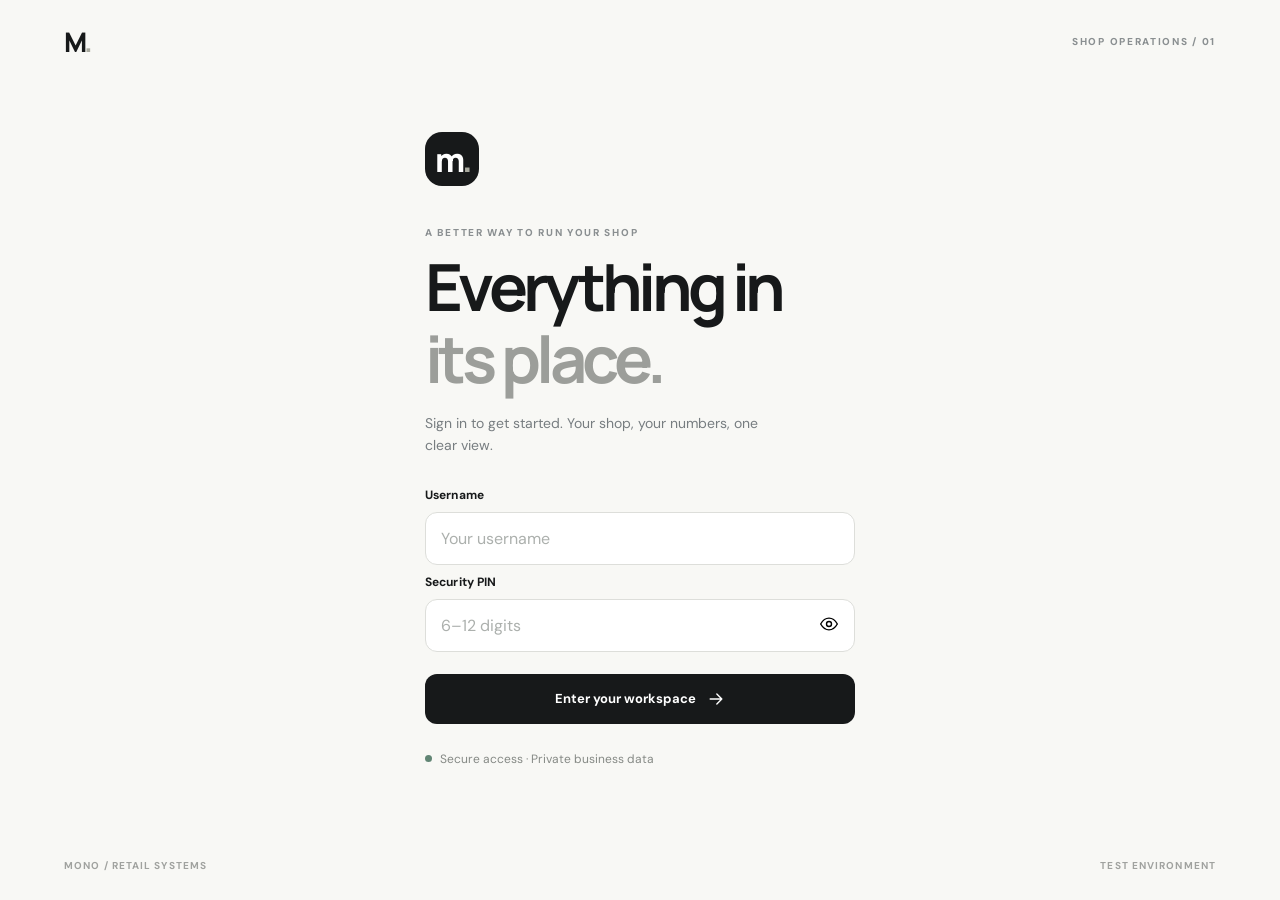
==== index.html @ 0e2f6d67 "Add files via upload" ====
<!doctype html>
<html lang="en">
<head>
  <meta charset="utf-8">
  <meta name="viewport" content="width=device-width,initial-scale=1,viewport-fit=cover">
  <meta name="theme-color" content="#111315">
  <meta name="color-scheme" content="light">
  <meta name="description" content="A quiet, capable shop management application">
  <title>MONO — Shop management</title>
  <link rel="stylesheet" href="styles.css">
  <script defer src="config.js"></script>
  <script defer src="app.js"></script>
</head>
<body>
  <div id="app" class="app-root">
    <section class="login-screen" id="loginScreen" aria-labelledby="loginTitle">
      <div class="login-top"><span class="brand-mark">M<span class="brand-dot">.</span></span><span class="eyebrow">SHOP OPERATIONS / 01</span></div>
      <main class="login-wrap">
        <div class="login-symbol" aria-hidden="true"><span>m<span class="brand-dot">.</span></span></div>
        <div class="eyebrow login-kicker">A BETTER WAY TO RUN YOUR SHOP</div>
        <h1 id="loginTitle">Everything in<br><em>its place.</em></h1>
        <p class="muted login-copy">Sign in to get started. Your shop, your numbers, one clear view.</p>
        <form id="loginForm" class="login-form" autocomplete="on">
          <label for="username">Username</label><input id="username" name="username" autocomplete="username" required placeholder="Your username" maxlength="30" spellcheck="false">
          <label for="pin">Security PIN</label><div class="pin-wrap"><input id="pin" name="pin" type="password" inputmode="numeric" pattern="[0-9]{6,12}" minlength="6" maxlength="12" autocomplete="current-password" required placeholder="6–12 digits"><button type="button" id="togglePin" class="icon-btn" aria-label="Show PIN" aria-pressed="false"><svg class="icon"><use href="#i-eye"></use></svg></button></div>
          <p role="alert" class="field-error" id="loginError" hidden></p>
          <button class="btn btn-dark btn-full" id="loginButton" type="submit">Enter your workspace <svg class="icon"><use href="#i-arrow"></use></svg></button>
        </form>
        <div class="login-foot"><span class="status-dot"></span> Secure access · Private business data</div>
      </main>
      <div class="login-bottom"><span>MONO / RETAIL SYSTEMS</span><span id="environmentLabel">TEST ENVIRONMENT</span></div>
    </section>
    <section id="workspace" class="workspace" hidden>
      <header class="topbar"><div class="topbar-brand"><span class="brand-mark">M<span class="brand-dot">.</span></span><span class="topbar-rule"></span><span class="topbar-caption">SHOP SYSTEM</span></div><div class="topbar-right"><span class="env-tag" id="envTag">TEST</span><button class="user-circle" id="accountButton" type="button" aria-label="Account menu"><svg class="icon"><use href="#i-user"></use></svg></button></div></header>
      <main id="mainContent" class="main-content" tabindex="-1" aria-live="off"></main>
      <nav class="bottom-nav" aria-label="Main navigation">
        <button data-nav="home" type="button" class="nav-link active"><svg class="icon"><use href="#i-home"></use></svg><span>Home</span></button>
        <button data-nav="sell" type="button" class="nav-link"><svg class="icon"><use href="#i-bag"></use></svg><span>Sell</span></button>
        <button data-nav="stock" type="button" class="nav-link"><svg class="icon"><use href="#i-box"></use></svg><span>Stock</span></button>
        <button data-nav="activity" type="button" class="nav-link"><svg class="icon"><use href="#i-clock"></use></svg><span>Activity</span></button>
      </nav>
    </section>
    <div id="toast" class="toast" role="status" aria-live="polite" hidden></div>
    <div id="overlay" class="overlay" hidden><div id="dialog" class="dialog" role="dialog" aria-modal="true" aria-label="Action details"></div></div>
  </div>
  <svg xmlns="http://www.w3.org/2000/svg" style="display:none" aria-hidden="true"><defs>
    <symbol id="i-arrow" viewBox="0 0 24 24"><path d="M5 12h14m-6-6 6 6-6 6"/></symbol>
    <symbol id="i-plus" viewBox="0 0 24 24"><path d="M12 5v14M5 12h14"/></symbol>
    <symbol id="i-minus" viewBox="0 0 24 24"><path d="M5 12h14"/></symbol>
    <symbol id="i-home" viewBox="0 0 24 24"><path d="m3 10 9-7 9 7v10H3zM9 20v-7h6v7"/></symbol>
    <symbol id="i-bag" viewBox="0 0 24 24"><path d="M4 8h16l-1 13H5L4 8Zm5 0V6a3 3 0 0 1 6 0v2"/></symbol>
    <symbol id="i-box" viewBox="0 0 24 24"><path d="m12 2 9 5-9 5-9-5 9-5ZM3 7v10l9 5 9-5V7M12 12v10"/></symbol>
    <symbol id="i-clock" viewBox="0 0 24 24"><circle cx="12" cy="12" r="9"/><path d="M12 6v6l4 2"/></symbol>
    <symbol id="i-user" viewBox="0 0 24 24"><circle cx="12" cy="8" r="4"/><path d="M4 21a8 8 0 0 1 16 0"/></symbol>
    <symbol id="i-eye" viewBox="0 0 24 24"><path d="M2 12s4-7 10-7 10 7 10 7-4 7-10 7S2 12 2 12Z"/><circle cx="12" cy="12" r="3"/></symbol>
    <symbol id="i-search" viewBox="0 0 24 24"><circle cx="10.5" cy="10.5" r="6.5"/><path d="m16 16 5 5"/></symbol>
    <symbol id="i-chevron" viewBox="0 0 24 24"><path d="m9 5 7 7-7 7"/></symbol>
    <symbol id="i-x" viewBox="0 0 24 24"><path d="M5 5 19 19M19 5 5 19"/></symbol>
    <symbol id="i-check" viewBox="0 0 24 24"><path d="m5 12 5 5L20 7"/></symbol>
    <symbol id="i-alert" viewBox="0 0 24 24"><path d="m12 3 10 18H2L12 3ZM12 9v5m0 3v.5"/></symbol>
    <symbol id="i-refresh" viewBox="0 0 24 24"><path d="M20 6v5h-5M4 18v-5h5M6 9a8 8 0 0 1 14-1M18 15A8 8 0 0 1 4 16"/></symbol>
    <symbol id="i-lock" viewBox="0 0 24 24"><rect x="4" y="10" width="16" height="11" rx="2"/><path d="M8 10V7a4 4 0 0 1 8 0v3"/></symbol>
    <symbol id="i-log-out" viewBox="0 0 24 24"><path d="M10 4H4v16h6M14 7l5 5-5 5m5-5H9"/></symbol>
  </defs></svg>
</body></html>
---- styles.css ----
@import url('https://fonts.googleapis.com/css2?family=DM+Sans:wght@400;500;600;700&family=Manrope:wght@400;500;600;700;800&display=swap');
:root{--ink:#17191a;--muted:#777d80;--paper:#f7f7f4;--white:#fff;--line:#e9eae6;--dark:#141617;--soft:#eeefeb;--good:#256649;--warn:#9b6819;--bad:#a13f3d;--radius:17px;font-family:'DM Sans',system-ui,-apple-system,sans-serif;color:var(--ink);background:var(--paper);font-synthesis:none}*{box-sizing:border-box}body{margin:0;min-width:320px}button,input,select,textarea{font:inherit}button{cursor:pointer}button:disabled{opacity:.53;cursor:not-allowed}button,input,select,textarea{outline-offset:3px}button:focus-visible,input:focus-visible,select:focus-visible,textarea:focus-visible{outline:2px solid #3c6159}h1,h2,h3,p{margin:0}h1,h2,h3,.brand-mark,.balance-large{font-family:Manrope,system-ui,sans-serif}svg.icon{width:20px;height:20px;stroke:currentColor;fill:none;stroke-width:1.65;stroke-linecap:round;stroke-linejoin:round;flex-shrink:0}p{line-height:1.55}.muted{color:var(--muted)}.eyebrow{font-size:10px;font-weight:800;letter-spacing:.17em;color:#8a8f91}.app-root{min-height:100svh}.login-screen{min-height:100svh;background:#f8f8f5;display:flex;flex-direction:column;padding:28px clamp(22px,5vw,64px)}.login-top,.login-bottom{display:flex;align-items:center;justify-content:space-between;gap:20px}.brand-mark{font-size:27px;line-height:1;font-weight:800;letter-spacing:-.13em}.brand-dot{color:#a9aa9f}.login-wrap{width:min(100%,430px);margin:auto;padding:50px 0 65px}.login-symbol{width:54px;height:54px;background:var(--ink);color:white;border-radius:17px;display:grid;place-items:center;margin-bottom:40px;font:800 33px Manrope;letter-spacing:-.12em}.login-kicker{margin-bottom:12px}.login-wrap h1{font-size:clamp(42px,9vw,65px);line-height:1.11;letter-spacing:-.07em;font-weight:700}.login-wrap h1 em{font-style:normal;color:#9c9e9a}.login-copy{max-width:355px;margin:18px 0 30px;font-size:14px}.login-form{display:grid;gap:9px}.login-form label,.field label{font-size:12px;font-weight:700;letter-spacing:.01em}.login-form input,.field input,.field select,.field textarea{width:100%;border:1px solid #dddeda;background:white;border-radius:12px;padding:15px;color:var(--ink);min-height:51px}.login-form input::placeholder,.field input::placeholder{color:#acb0ad}.pin-wrap{position:relative}.pin-wrap input{padding-right:53px}.icon-btn{border:0;background:none;padding:12px;display:grid;place-items:center}.pin-wrap .icon-btn{position:absolute;right:4px;top:3px}.field-error,.error-text{color:var(--bad);font-size:13px}.btn{border:1px solid transparent;display:inline-flex;align-items:center;justify-content:center;gap:10px;padding:14px 17px;min-height:48px;border-radius:12px;font-weight:700;font-size:13px;transition:transform .16s,background .16s}.btn:active:not(:disabled){transform:scale(.985)}.btn-dark{background:#17191a;color:white}.btn-dark:hover:not(:disabled){background:#2d3030}.btn-light{background:#f0f1ed;color:var(--ink)}.btn-quiet{background:white;border-color:#e6e7e4;color:var(--ink)}.btn-full{width:100%}.login-form .btn{margin-top:13px}.login-foot{margin-top:27px;font-size:12px;color:#858985;display:flex;align-items:center;gap:8px}.status-dot{width:7px;height:7px;border-radius:50%;background:#618574}.login-bottom{font-size:10px;font-weight:700;color:#a0a29f;letter-spacing:.11em}.workspace{min-height:100svh;max-width:1260px;margin:auto}.topbar{display:flex;align-items:center;justify-content:space-between;height:78px;padding:0 clamp(22px,4vw,52px);border-bottom:1px solid var(--line)}.topbar-brand,.topbar-right{display:flex;align-items:center;gap:17px}.topbar-rule{height:21px;width:1px;background:#d5d8d3}.topbar-caption{font-size:10px;font-weight:800;letter-spacing:.15em;color:#969a99}.env-tag{font-size:10px;border:1px solid #dedfd9;border-radius:6px;padding:6px 8px;color:#686e6c;font-weight:800;letter-spacing:.06em}.user-circle{height:35px;width:35px;border-radius:50%;background:#eaece8;border:0;display:grid;place-items:center}.user-circle .icon{width:17px;height:17px}.main-content{padding:39px clamp(20px,4vw,52px) 125px;min-height:calc(100svh - 78px)}.bottom-nav{position:fixed;z-index:10;bottom:0;left:0;right:0;height:calc(72px + env(safe-area-inset-bottom));padding:8px max(12px,calc((100vw - 600px)/2)) env(safe-area-inset-bottom);display:flex;align-items:center;justify-content:space-around;background:rgba(252,252,250,.96);border-top:1px solid #eceeea;backdrop-filter:blur(14px)}.nav-link{display:flex;flex:1;min-width:0;flex-direction:column;align-items:center;justify-content:center;gap:5px;min-height:54px;color:#8c9090;background:none;border:0;font-size:10px;font-weight:700}.nav-link.active{color:#17191a}.nav-link.active .icon{stroke-width:2.35}.page-head{display:flex;justify-content:space-between;align-items:flex-start;gap:18px;margin-bottom:30px}.page-head h1{font-size:clamp(31px,5vw,48px);letter-spacing:-.055em;line-height:1.18;font-weight:700;margin-top:7px}.page-sub{color:var(--muted);font-size:13px;margin-top:10px}.section-heading{display:flex;justify-content:space-between;align-items:center;margin:30px 0 15px}.section-heading h2{font:700 15px Manrope;letter-spacing:-.025em}.text-button{background:none;border:0;padding:9px 0;font-size:12px;font-weight:700;color:#686f6c}.hero{border-radius:21px;background:#191b1c;color:white;padding:27px;display:grid;grid-template-columns:1fr auto;gap:22px;align-items:end;min-height:210px;overflow:hidden;position:relative}.hero:after{content:'';position:absolute;width:240px;height:240px;border:1px solid #393d3a;transform:rotate(32deg);border-radius:55px;right:-90px;top:-130px;pointer-events:none}.hero .eyebrow{color:#a6aba7}.hero h2{font:700 clamp(23px,5vw,38px) Manrope;letter-spacing:-.055em;margin:16px 0 11px}.hero p{max-width:260px;color:#adb2ae;font-size:12px}.hero .btn{position:relative;z-index:1;background:#f6f7f2;color:#17191a;white-space:nowrap}.stats{display:grid;grid-template-columns:repeat(3,minmax(0,1fr));gap:1px;background:#e3e5df;border:1px solid #e3e5df;border-radius:16px;overflow:hidden}.stat{background:white;padding:20px;min-width:0}.stat-label{font-size:11px;color:#737a78;margin-bottom:9px}.stat-value{font:700 clamp(17px,3vw,26px) Manrope;letter-spacing:-.045em;overflow-wrap:anywhere}.stat-note{font-size:11px;color:#7f8582;margin-top:7px}.list-panel{background:#fff;border:1px solid #e9eae5;border-radius:17px;overflow:hidden}.line-item{display:flex;gap:12px;align-items:center;justify-content:space-between;min-height:72px;padding:15px 18px;border-bottom:1px solid #f0f0ed}.line-item:last-child{border-bottom:0}.item-icon{height:38px;width:38px;border-radius:12px;display:grid;place-items:center;background:#f1f2ee;color:#59615f;flex-shrink:0}.item-title{font-weight:700;font-size:13px}.item-desc{font-size:11px;color:#838985;margin-top:5px}.item-right{text-align:right}.item-right strong{font:700 13px Manrope}.subtle-tag{display:inline-flex;align-items:center;font-size:10px;font-weight:700;padding:5px 7px;background:#edf2eb;color:#40664e;border-radius:6px}.subtle-tag.low{background:#fbf2e4;color:#94691f}.search-box{display:flex;align-items:center;gap:11px;border:1px solid #e1e3de;border-radius:13px;background:white;padding:0 16px;min-height:50px}.search-box input{outline:none;border:0;min-width:0;width:100%;height:48px;background:transparent}.search-box .icon{color:#858a86}.tool-row{display:flex;gap:10px;align-items:center;justify-content:space-between;margin-bottom:18px}.screen-grid{display:grid;grid-template-columns:minmax(0,1fr) 320px;gap:24px;align-items:start}.cart-panel{background:white;border:1px solid var(--line);border-radius:17px;padding:20px;position:sticky;top:24px}.cart-top{display:flex;justify-content:space-between;align-items:center}.cart-top h2{font:700 16px Manrope}.cart-items{margin:21px 0}.cart-row{display:flex;justify-content:space-between;align-items:center;gap:10px;padding:13px 0;border-bottom:1px solid #edeeea}.qty-control{display:flex;align-items:center;gap:10px;margin-top:8px}.qty-control button{width:29px;height:29px;background:#f1f2ed;border:0;border-radius:8px;display:grid;place-items:center}.qty-control svg{width:14px;height:14px}.totals-row{display:flex;align-items:center;justify-content:space-between;padding:16px 0}.total-amount{font:800 25px Manrope;letter-spacing:-.05em}.divider{height:1px;background:var(--line)}.field{display:grid;gap:7px;margin-bottom:14px}.field-help{color:#8a8e8a;font-size:11px}.field textarea{resize:vertical;min-height:85px}.payment-grid{display:grid;grid-template-columns:repeat(3,1fr);gap:8px;margin-top:11px}.payment-option{padding:11px 5px;border:1px solid #e2e4df;background:white;border-radius:10px;font-size:12px;font-weight:700}.payment-option.selected{color:white;border-color:#242728;background:#242728}.payment-grid .payment-option:disabled{display:none}.payment-split{display:grid;grid-template-columns:1fr 1fr;gap:9px;margin-top:12px}.inline-notice{background:#f3f3ef;border-radius:11px;padding:13px 15px;font-size:12px;color:#626865;display:flex;gap:8px;align-items:start}.inline-notice.warn{background:#fdf4e8;color:#8c6625}.inline-notice.error{background:#fff0ee;color:#a13f3d}.empty{padding:36px 22px;text-align:center;color:#818783;font-size:13px}.empty .icon{width:28px;height:28px;display:block;margin:0 auto 12px;color:#9c9e99}.management-list{display:grid;grid-template-columns:repeat(2,minmax(0,1fr));gap:10px}.management-action{display:flex;align-items:center;justify-content:space-between;background:white;border:1px solid var(--line);border-radius:14px;min-height:74px;padding:18px;text-align:left;font-size:13px;font-weight:700}.management-action .icon{width:17px;height:17px;color:#7e8480}.big-wallet{background:white;border-radius:16px;padding:22px;border:1px solid var(--line)}.balance-large{font-size:clamp(27px,4vw,36px);font-weight:700;letter-spacing:-.05em;margin-top:8px}.wallet-grid{display:grid;grid-template-columns:repeat(3,1fr);gap:10px}.pill{font-size:11px;font-weight:700;color:#8a8e8b}.spinner{height:17px;width:17px;border:2px solid #b3b6b2;border-top-color:#272b28;border-radius:50%;animation:spin .7s linear infinite}.btn-dark .spinner{border-color:#7d827d;border-top-color:white}@keyframes spin{to{transform:rotate(360deg)}}.toast{position:fixed;bottom:90px;left:50%;transform:translateX(-50%);width:min(calc(100% - 32px),420px);background:#1e2221;color:white;border-radius:13px;padding:15px 18px;z-index:50;box-shadow:0 12px 34px #0002;font-size:13px}.overlay{position:fixed;inset:0;background:#0d1211b8;z-index:30;display:flex;align-items:center;justify-content:center;padding:20px}.dialog{background:#fafaf8;width:min(100%,490px);max-height:calc(100svh - 40px);overflow:auto;border-radius:20px;padding:25px;box-shadow:0 20px 70px #0003}.dialog-head{display:flex;justify-content:space-between;align-items:center;margin-bottom:25px}.dialog-head h2{font-size:21px;letter-spacing:-.04em}.dialog-close{background:#eceeea;border:0;border-radius:9px;width:32px;height:32px;display:grid;place-items:center}.dialog-actions{display:flex;gap:9px;margin-top:22px}.dialog-actions>*{flex:1}.confirm-symbol{width:56px;height:56px;background:#e9f2ec;color:#2f7350;display:grid;place-items:center;border-radius:50%;margin-bottom:19px}.confirm-symbol .icon{height:27px;width:27px}.mono-tab{display:inline-flex;gap:3px;border-radius:11px;padding:4px;background:#ecede9}.mono-tab button{border:0;border-radius:8px;background:transparent;padding:9px 13px;font-size:12px;font-weight:700}.mono-tab button.active{background:white;box-shadow:0 1px 3px #0001}.attention{color:var(--bad)}.loading-placeholder{height:16px;width:80%;border-radius:6px;background:linear-gradient(90deg,#ebede7,#f6f7f3,#ebede7);background-size:200%;animation:shimmer 1.3s infinite}@keyframes shimmer{to{background-position-x:-200%}}[hidden]{display:none!important}@media(max-width:760px){.main-content{padding:29px 20px 125px}.topbar{height:65px;padding:0 22px}.screen-grid{grid-template-columns:1fr}.cart-panel{position:static}.hero{grid-template-columns:1fr;gap:20px}.hero .btn{justify-self:start}.stats{grid-template-columns:repeat(2,minmax(0,1fr))}.stats .stat:last-child{grid-column:span 2}.wallet-grid{grid-template-columns:1fr}.management-list{grid-template-columns:1fr 1fr}.page-head{margin-bottom:25px}.page-head h1{font-size:35px}.dialog{align-self:end;border-radius:22px 22px 12px 12px;max-height:calc(100svh - 25px)}.overlay{padding:0 0 env(safe-area-inset-bottom)}.payment-split{grid-template-columns:1fr 1fr}}@media(max-width:380px){.login-screen{padding:24px 20px}.stats{grid-template-columns:1fr}.stats .stat:last-child{grid-column:auto}.management-list{grid-template-columns:1fr}.payment-split{grid-template-columns:1fr}}@media(prefers-reduced-motion:reduce){*,*:before,*:after{animation:none!important;transition:none!important;scroll-behavior:auto!important}}
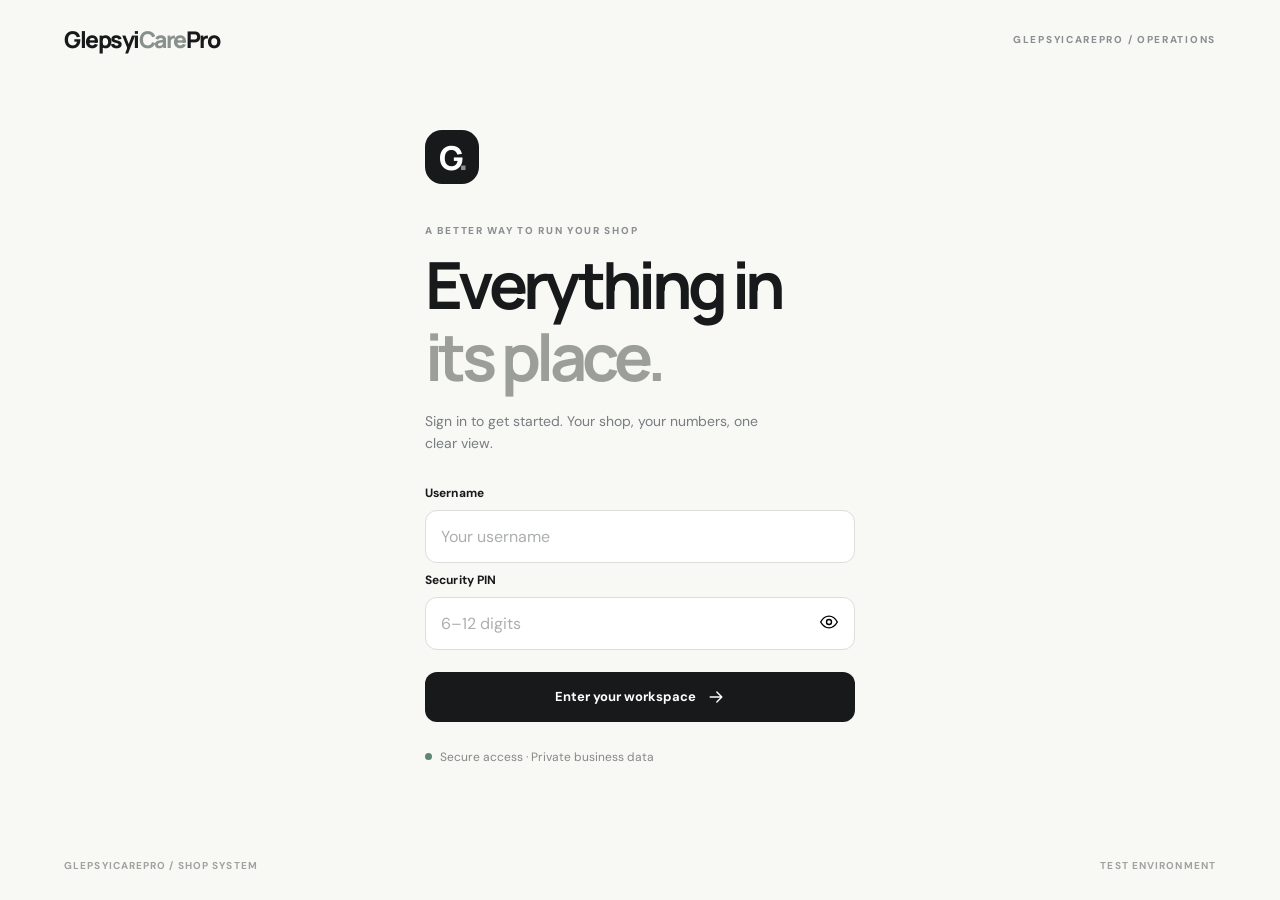
==== commit 3a10bb25: "Add files via upload" ====
--- a/index.html
+++ b/index.html
@@ -5,8 +5,8 @@
   <meta name="viewport" content="width=device-width,initial-scale=1,viewport-fit=cover">
   <meta name="theme-color" content="#111315">
   <meta name="color-scheme" content="light">
-  <meta name="description" content="A quiet, capable shop management application">
-  <title>MONO — Shop management</title>
+  <meta name="description" content="GlepsyiCarePro shop management">
+  <title>GlepsyiCarePro — Shop management</title>
   <link rel="stylesheet" href="styles.css">
   <script defer src="config.js"></script>
   <script defer src="app.js"></script>
@@ -14,9 +14,9 @@
 <body>
   <div id="app" class="app-root">
     <section class="login-screen" id="loginScreen" aria-labelledby="loginTitle">
-      <div class="login-top"><span class="brand-mark">M<span class="brand-dot">.</span></span><span class="eyebrow">SHOP OPERATIONS / 01</span></div>
+      <div class="login-top"><span class="brand-mark">Glepsyi<span class="brand-dot">Care</span>Pro</span><span class="eyebrow">GLEPSYICAREPRO / OPERATIONS</span></div>
       <main class="login-wrap">
-        <div class="login-symbol" aria-hidden="true"><span>m<span class="brand-dot">.</span></span></div>
+        <div class="login-symbol" aria-hidden="true"><span>G<span class="brand-dot">.</span></span></div>
         <div class="eyebrow login-kicker">A BETTER WAY TO RUN YOUR SHOP</div>
         <h1 id="loginTitle">Everything in<br><em>its place.</em></h1>
         <p class="muted login-copy">Sign in to get started. Your shop, your numbers, one clear view.</p>
@@ -28,10 +28,10 @@
         </form>
         <div class="login-foot"><span class="status-dot"></span> Secure access · Private business data</div>
       </main>
-      <div class="login-bottom"><span>MONO / RETAIL SYSTEMS</span><span id="environmentLabel">TEST ENVIRONMENT</span></div>
+      <div class="login-bottom"><span>GLEPSYICAREPRO / SHOP SYSTEM</span><span id="environmentLabel">TEST ENVIRONMENT</span></div>
     </section>
     <section id="workspace" class="workspace" hidden>
-      <header class="topbar"><div class="topbar-brand"><span class="brand-mark">M<span class="brand-dot">.</span></span><span class="topbar-rule"></span><span class="topbar-caption">SHOP SYSTEM</span></div><div class="topbar-right"><span class="env-tag" id="envTag">TEST</span><button class="user-circle" id="accountButton" type="button" aria-label="Account menu"><svg class="icon"><use href="#i-user"></use></svg></button></div></header>
+      <header class="topbar"><div class="topbar-brand"><span class="brand-mark">Glepsyi<span class="brand-dot">Care</span>Pro</span><span class="topbar-rule"></span><span class="topbar-caption">SHOP SYSTEM</span></div><div class="topbar-right"><span class="env-tag" id="envTag">TEST</span><button class="user-circle" id="accountButton" type="button" aria-label="Account menu"><svg class="icon"><use href="#i-user"></use></svg></button></div></header>
       <main id="mainContent" class="main-content" tabindex="-1" aria-live="off"></main>
       <nav class="bottom-nav" aria-label="Main navigation">
         <button data-nav="home" type="button" class="nav-link active"><svg class="icon"><use href="#i-home"></use></svg><span>Home</span></button>
@@ -40,6 +40,7 @@
         <button data-nav="activity" type="button" class="nav-link"><svg class="icon"><use href="#i-clock"></use></svg><span>Activity</span></button>
       </nav>
     </section>
+    <div id="operationStatus" class="operation-status" role="status" aria-live="polite" hidden><span class="spinner" aria-hidden="true"></span><span id="operationStatusText">Working…</span></div>
     <div id="toast" class="toast" role="status" aria-live="polite" hidden></div>
     <div id="overlay" class="overlay" hidden><div id="dialog" class="dialog" role="dialog" aria-modal="true" aria-label="Action details"></div></div>
   </div>
--- a/styles.css
+++ b/styles.css
@@ -1,2 +1,30 @@
 @import url('https://fonts.googleapis.com/css2?family=DM+Sans:wght@400;500;600;700&family=Manrope:wght@400;500;600;700;800&display=swap');
 :root{--ink:#17191a;--muted:#777d80;--paper:#f7f7f4;--white:#fff;--line:#e9eae6;--dark:#141617;--soft:#eeefeb;--good:#256649;--warn:#9b6819;--bad:#a13f3d;--radius:17px;font-family:'DM Sans',system-ui,-apple-system,sans-serif;color:var(--ink);background:var(--paper);font-synthesis:none}*{box-sizing:border-box}body{margin:0;min-width:320px}button,input,select,textarea{font:inherit}button{cursor:pointer}button:disabled{opacity:.53;cursor:not-allowed}button,input,select,textarea{outline-offset:3px}button:focus-visible,input:focus-visible,select:focus-visible,textarea:focus-visible{outline:2px solid #3c6159}h1,h2,h3,p{margin:0}h1,h2,h3,.brand-mark,.balance-large{font-family:Manrope,system-ui,sans-serif}svg.icon{width:20px;height:20px;stroke:currentColor;fill:none;stroke-width:1.65;stroke-linecap:round;stroke-linejoin:round;flex-shrink:0}p{line-height:1.55}.muted{color:var(--muted)}.eyebrow{font-size:10px;font-weight:800;letter-spacing:.17em;color:#8a8f91}.app-root{min-height:100svh}.login-screen{min-height:100svh;background:#f8f8f5;display:flex;flex-direction:column;padding:28px clamp(22px,5vw,64px)}.login-top,.login-bottom{display:flex;align-items:center;justify-content:space-between;gap:20px}.brand-mark{font-size:27px;line-height:1;font-weight:800;letter-spacing:-.13em}.brand-dot{color:#a9aa9f}.login-wrap{width:min(100%,430px);margin:auto;padding:50px 0 65px}.login-symbol{width:54px;height:54px;background:var(--ink);color:white;border-radius:17px;display:grid;place-items:center;margin-bottom:40px;font:800 33px Manrope;letter-spacing:-.12em}.login-kicker{margin-bottom:12px}.login-wrap h1{font-size:clamp(42px,9vw,65px);line-height:1.11;letter-spacing:-.07em;font-weight:700}.login-wrap h1 em{font-style:normal;color:#9c9e9a}.login-copy{max-width:355px;margin:18px 0 30px;font-size:14px}.login-form{display:grid;gap:9px}.login-form label,.field label{font-size:12px;font-weight:700;letter-spacing:.01em}.login-form input,.field input,.field select,.field textarea{width:100%;border:1px solid #dddeda;background:white;border-radius:12px;padding:15px;color:var(--ink);min-height:51px}.login-form input::placeholder,.field input::placeholder{color:#acb0ad}.pin-wrap{position:relative}.pin-wrap input{padding-right:53px}.icon-btn{border:0;background:none;padding:12px;display:grid;place-items:center}.pin-wrap .icon-btn{position:absolute;right:4px;top:3px}.field-error,.error-text{color:var(--bad);font-size:13px}.btn{border:1px solid transparent;display:inline-flex;align-items:center;justify-content:center;gap:10px;padding:14px 17px;min-height:48px;border-radius:12px;font-weight:700;font-size:13px;transition:transform .16s,background .16s}.btn:active:not(:disabled){transform:scale(.985)}.btn-dark{background:#17191a;color:white}.btn-dark:hover:not(:disabled){background:#2d3030}.btn-light{background:#f0f1ed;color:var(--ink)}.btn-quiet{background:white;border-color:#e6e7e4;color:var(--ink)}.btn-full{width:100%}.login-form .btn{margin-top:13px}.login-foot{margin-top:27px;font-size:12px;color:#858985;display:flex;align-items:center;gap:8px}.status-dot{width:7px;height:7px;border-radius:50%;background:#618574}.login-bottom{font-size:10px;font-weight:700;color:#a0a29f;letter-spacing:.11em}.workspace{min-height:100svh;max-width:1260px;margin:auto}.topbar{display:flex;align-items:center;justify-content:space-between;height:78px;padding:0 clamp(22px,4vw,52px);border-bottom:1px solid var(--line)}.topbar-brand,.topbar-right{display:flex;align-items:center;gap:17px}.topbar-rule{height:21px;width:1px;background:#d5d8d3}.topbar-caption{font-size:10px;font-weight:800;letter-spacing:.15em;color:#969a99}.env-tag{font-size:10px;border:1px solid #dedfd9;border-radius:6px;padding:6px 8px;color:#686e6c;font-weight:800;letter-spacing:.06em}.user-circle{height:35px;width:35px;border-radius:50%;background:#eaece8;border:0;display:grid;place-items:center}.user-circle .icon{width:17px;height:17px}.main-content{padding:39px clamp(20px,4vw,52px) 125px;min-height:calc(100svh - 78px)}.bottom-nav{position:fixed;z-index:10;bottom:0;left:0;right:0;height:calc(72px + env(safe-area-inset-bottom));padding:8px max(12px,calc((100vw - 600px)/2)) env(safe-area-inset-bottom);display:flex;align-items:center;justify-content:space-around;background:rgba(252,252,250,.96);border-top:1px solid #eceeea;backdrop-filter:blur(14px)}.nav-link{display:flex;flex:1;min-width:0;flex-direction:column;align-items:center;justify-content:center;gap:5px;min-height:54px;color:#8c9090;background:none;border:0;font-size:10px;font-weight:700}.nav-link.active{color:#17191a}.nav-link.active .icon{stroke-width:2.35}.page-head{display:flex;justify-content:space-between;align-items:flex-start;gap:18px;margin-bottom:30px}.page-head h1{font-size:clamp(31px,5vw,48px);letter-spacing:-.055em;line-height:1.18;font-weight:700;margin-top:7px}.page-sub{color:var(--muted);font-size:13px;margin-top:10px}.section-heading{display:flex;justify-content:space-between;align-items:center;margin:30px 0 15px}.section-heading h2{font:700 15px Manrope;letter-spacing:-.025em}.text-button{background:none;border:0;padding:9px 0;font-size:12px;font-weight:700;color:#686f6c}.hero{border-radius:21px;background:#191b1c;color:white;padding:27px;display:grid;grid-template-columns:1fr auto;gap:22px;align-items:end;min-height:210px;overflow:hidden;position:relative}.hero:after{content:'';position:absolute;width:240px;height:240px;border:1px solid #393d3a;transform:rotate(32deg);border-radius:55px;right:-90px;top:-130px;pointer-events:none}.hero .eyebrow{color:#a6aba7}.hero h2{font:700 clamp(23px,5vw,38px) Manrope;letter-spacing:-.055em;margin:16px 0 11px}.hero p{max-width:260px;color:#adb2ae;font-size:12px}.hero .btn{position:relative;z-index:1;background:#f6f7f2;color:#17191a;white-space:nowrap}.stats{display:grid;grid-template-columns:repeat(3,minmax(0,1fr));gap:1px;background:#e3e5df;border:1px solid #e3e5df;border-radius:16px;overflow:hidden}.stat{background:white;padding:20px;min-width:0}.stat-label{font-size:11px;color:#737a78;margin-bottom:9px}.stat-value{font:700 clamp(17px,3vw,26px) Manrope;letter-spacing:-.045em;overflow-wrap:anywhere}.stat-note{font-size:11px;color:#7f8582;margin-top:7px}.list-panel{background:#fff;border:1px solid #e9eae5;border-radius:17px;overflow:hidden}.line-item{display:flex;gap:12px;align-items:center;justify-content:space-between;min-height:72px;padding:15px 18px;border-bottom:1px solid #f0f0ed}.line-item:last-child{border-bottom:0}.item-icon{height:38px;width:38px;border-radius:12px;display:grid;place-items:center;background:#f1f2ee;color:#59615f;flex-shrink:0}.item-title{font-weight:700;font-size:13px}.item-desc{font-size:11px;color:#838985;margin-top:5px}.item-right{text-align:right}.item-right strong{font:700 13px Manrope}.subtle-tag{display:inline-flex;align-items:center;font-size:10px;font-weight:700;padding:5px 7px;background:#edf2eb;color:#40664e;border-radius:6px}.subtle-tag.low{background:#fbf2e4;color:#94691f}.search-box{display:flex;align-items:center;gap:11px;border:1px solid #e1e3de;border-radius:13px;background:white;padding:0 16px;min-height:50px}.search-box input{outline:none;border:0;min-width:0;width:100%;height:48px;background:transparent}.search-box .icon{color:#858a86}.tool-row{display:flex;gap:10px;align-items:center;justify-content:space-between;margin-bottom:18px}.screen-grid{display:grid;grid-template-columns:minmax(0,1fr) 320px;gap:24px;align-items:start}.cart-panel{background:white;border:1px solid var(--line);border-radius:17px;padding:20px;position:sticky;top:24px}.cart-top{display:flex;justify-content:space-between;align-items:center}.cart-top h2{font:700 16px Manrope}.cart-items{margin:21px 0}.cart-row{display:flex;justify-content:space-between;align-items:center;gap:10px;padding:13px 0;border-bottom:1px solid #edeeea}.qty-control{display:flex;align-items:center;gap:10px;margin-top:8px}.qty-control button{width:29px;height:29px;background:#f1f2ed;border:0;border-radius:8px;display:grid;place-items:center}.qty-control svg{width:14px;height:14px}.totals-row{display:flex;align-items:center;justify-content:space-between;padding:16px 0}.total-amount{font:800 25px Manrope;letter-spacing:-.05em}.divider{height:1px;background:var(--line)}.field{display:grid;gap:7px;margin-bottom:14px}.field-help{color:#8a8e8a;font-size:11px}.field textarea{resize:vertical;min-height:85px}.payment-grid{display:grid;grid-template-columns:repeat(3,1fr);gap:8px;margin-top:11px}.payment-option{padding:11px 5px;border:1px solid #e2e4df;background:white;border-radius:10px;font-size:12px;font-weight:700}.payment-option.selected{color:white;border-color:#242728;background:#242728}.payment-grid .payment-option:disabled{display:none}.payment-split{display:grid;grid-template-columns:1fr 1fr;gap:9px;margin-top:12px}.inline-notice{background:#f3f3ef;border-radius:11px;padding:13px 15px;font-size:12px;color:#626865;display:flex;gap:8px;align-items:start}.inline-notice.warn{background:#fdf4e8;color:#8c6625}.inline-notice.error{background:#fff0ee;color:#a13f3d}.empty{padding:36px 22px;text-align:center;color:#818783;font-size:13px}.empty .icon{width:28px;height:28px;display:block;margin:0 auto 12px;color:#9c9e99}.management-list{display:grid;grid-template-columns:repeat(2,minmax(0,1fr));gap:10px}.management-action{display:flex;align-items:center;justify-content:space-between;background:white;border:1px solid var(--line);border-radius:14px;min-height:74px;padding:18px;text-align:left;font-size:13px;font-weight:700}.management-action .icon{width:17px;height:17px;color:#7e8480}.big-wallet{background:white;border-radius:16px;padding:22px;border:1px solid var(--line)}.balance-large{font-size:clamp(27px,4vw,36px);font-weight:700;letter-spacing:-.05em;margin-top:8px}.wallet-grid{display:grid;grid-template-columns:repeat(3,1fr);gap:10px}.pill{font-size:11px;font-weight:700;color:#8a8e8b}.spinner{height:17px;width:17px;border:2px solid #b3b6b2;border-top-color:#272b28;border-radius:50%;animation:spin .7s linear infinite}.btn-dark .spinner{border-color:#7d827d;border-top-color:white}@keyframes spin{to{transform:rotate(360deg)}}.toast{position:fixed;bottom:90px;left:50%;transform:translateX(-50%);width:min(calc(100% - 32px),420px);background:#1e2221;color:white;border-radius:13px;padding:15px 18px;z-index:50;box-shadow:0 12px 34px #0002;font-size:13px}.overlay{position:fixed;inset:0;background:#0d1211b8;z-index:30;display:flex;align-items:center;justify-content:center;padding:20px}.dialog{background:#fafaf8;width:min(100%,490px);max-height:calc(100svh - 40px);overflow:auto;border-radius:20px;padding:25px;box-shadow:0 20px 70px #0003}.dialog-head{display:flex;justify-content:space-between;align-items:center;margin-bottom:25px}.dialog-head h2{font-size:21px;letter-spacing:-.04em}.dialog-close{background:#eceeea;border:0;border-radius:9px;width:32px;height:32px;display:grid;place-items:center}.dialog-actions{display:flex;gap:9px;margin-top:22px}.dialog-actions>*{flex:1}.confirm-symbol{width:56px;height:56px;background:#e9f2ec;color:#2f7350;display:grid;place-items:center;border-radius:50%;margin-bottom:19px}.confirm-symbol .icon{height:27px;width:27px}.mono-tab{display:inline-flex;gap:3px;border-radius:11px;padding:4px;background:#ecede9}.mono-tab button{border:0;border-radius:8px;background:transparent;padding:9px 13px;font-size:12px;font-weight:700}.mono-tab button.active{background:white;box-shadow:0 1px 3px #0001}.attention{color:var(--bad)}.loading-placeholder{height:16px;width:80%;border-radius:6px;background:linear-gradient(90deg,#ebede7,#f6f7f3,#ebede7);background-size:200%;animation:shimmer 1.3s infinite}@keyframes shimmer{to{background-position-x:-200%}}[hidden]{display:none!important}@media(max-width:760px){.main-content{padding:29px 20px 125px}.topbar{height:65px;padding:0 22px}.screen-grid{grid-template-columns:1fr}.cart-panel{position:static}.hero{grid-template-columns:1fr;gap:20px}.hero .btn{justify-self:start}.stats{grid-template-columns:repeat(2,minmax(0,1fr))}.stats .stat:last-child{grid-column:span 2}.wallet-grid{grid-template-columns:1fr}.management-list{grid-template-columns:1fr 1fr}.page-head{margin-bottom:25px}.page-head h1{font-size:35px}.dialog{align-self:end;border-radius:22px 22px 12px 12px;max-height:calc(100svh - 25px)}.overlay{padding:0 0 env(safe-area-inset-bottom)}.payment-split{grid-template-columns:1fr 1fr}}@media(max-width:380px){.login-screen{padding:24px 20px}.stats{grid-template-columns:1fr}.stats .stat:last-child{grid-column:auto}.management-list{grid-template-columns:1fr}.payment-split{grid-template-columns:1fr}}@media(prefers-reduced-motion:reduce){*,*:before,*:after{animation:none!important;transition:none!important;scroll-behavior:auto!important}}
+
+/* GlepsyiCarePro / MONO v1.2: restrained interaction system */
+.brand-mark{font-size:clamp(14px,2.8vw,19px);letter-spacing:-.065em;white-space:nowrap}
+.login-top .brand-mark{font-size:clamp(18px,3vw,23px)}
+.brand-dot{color:#89918d}
+button, .payment-option, .management-action{transition:background-color .16s ease,border-color .16s ease,transform .13s ease,box-shadow .16s ease}
+button:not(:disabled):active{transform:scale(.973)}
+.nav-link:not(:disabled):active{transform:translateY(1px)}
+.btn:not(:disabled):focus-visible,.nav-link:focus-visible{outline:2px solid #557568;outline-offset:3px}
+.screen-enter{animation:screen-enter .19s ease-out both}
+@keyframes screen-enter{from{opacity:.5;transform:translateY(5px)}to{opacity:1;transform:translateY(0)}}
+.operation-status{position:fixed;z-index:45;top:calc(12px + env(safe-area-inset-top));left:50%;transform:translateX(-50%);display:flex;align-items:center;gap:11px;padding:12px 16px;border-radius:999px;background:#191c1c;color:#f8f9f5;box-shadow:0 8px 28px #0002;font-size:12px;font-weight:700;white-space:nowrap;max-width:calc(100vw - 30px)}
+.operation-status .spinner{height:16px;width:16px;border-color:#646b68;border-top-color:white;flex-shrink:0}
+.skeleton-panel{padding:8px 0}
+.skeleton-row{display:flex;align-items:center;gap:15px;padding:17px 18px;border-bottom:1px solid var(--line)}
+.skeleton-row:last-child{border-bottom:0}
+.skeleton-copy{flex:1;display:grid;gap:10px;min-width:0}
+.skeleton-block{background:#eceee9;border-radius:7px;position:relative;overflow:hidden}
+.skeleton-block:after{content:'';position:absolute;inset:0;background:linear-gradient(100deg,transparent 12%,#fff9 48%,transparent 85%);transform:translateX(-100%);animation:skeleton-sweep 1.4s ease-in-out infinite}
+.skeleton-avatar{width:40px;height:40px;border-radius:11px;flex:none}
+.skeleton-title{height:13px;width:65%}.skeleton-subtitle{height:10px;width:42%}
+.skeleton-amount{height:17px;width:66px;flex:none}
+@keyframes skeleton-sweep{to{transform:translateX(100%)}}
+.toast{animation:toast-enter .18s ease-out both}
+@keyframes toast-enter{from{opacity:0;translate:0 7px}to{opacity:1;translate:0 0}}
+.dialog{animation:dialog-enter .17s ease-out both}
+@keyframes dialog-enter{from{opacity:.65;transform:translateY(7px)}to{opacity:1;transform:translateY(0)}}
+@media(prefers-reduced-motion:reduce){.screen-enter,.toast,.dialog{animation:none!important}.skeleton-block:after{display:none}button,.payment-option,.management-action{transition:none!important}button:active{transform:none!important}}
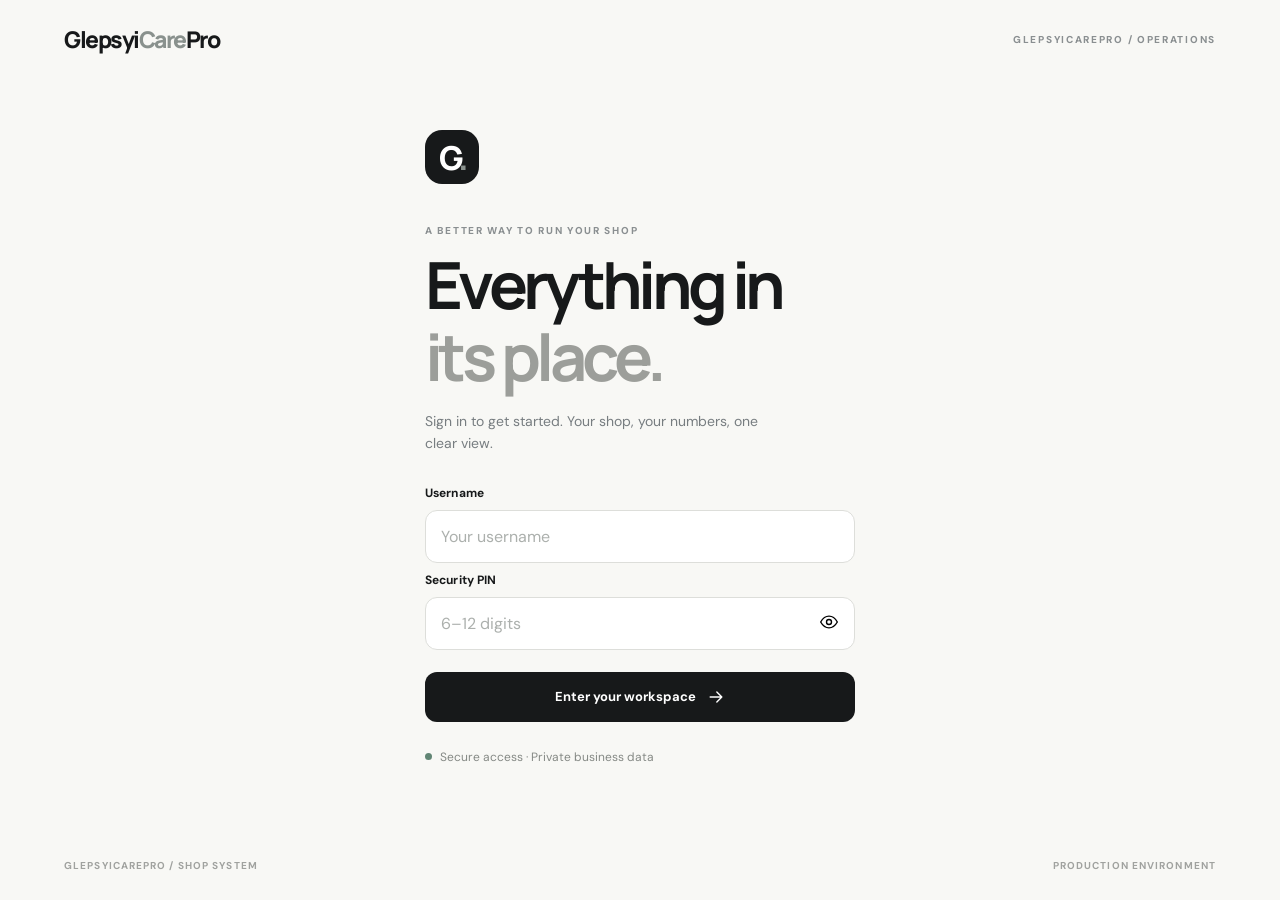
==== commit f52379af: "Add files via upload" ====
--- a/index.html
+++ b/index.html
@@ -28,10 +28,10 @@
         </form>
         <div class="login-foot"><span class="status-dot"></span> Secure access · Private business data</div>
       </main>
-      <div class="login-bottom"><span>GLEPSYICAREPRO / SHOP SYSTEM</span><span id="environmentLabel">TEST ENVIRONMENT</span></div>
+      <div class="login-bottom"><span>GLEPSYICAREPRO / SHOP SYSTEM</span><span id="environmentLabel">PRODUCTION ENVIRONMENT</span></div>
     </section>
     <section id="workspace" class="workspace" hidden>
-      <header class="topbar"><div class="topbar-brand"><span class="brand-mark">Glepsyi<span class="brand-dot">Care</span>Pro</span><span class="topbar-rule"></span><span class="topbar-caption">SHOP SYSTEM</span></div><div class="topbar-right"><span class="env-tag" id="envTag">TEST</span><button class="user-circle" id="accountButton" type="button" aria-label="Account menu"><svg class="icon"><use href="#i-user"></use></svg></button></div></header>
+      <header class="topbar"><div class="topbar-brand"><span class="brand-mark">Glepsyi<span class="brand-dot">Care</span>Pro</span><span class="topbar-rule"></span><span class="topbar-caption">SHOP SYSTEM</span></div><div class="topbar-right"><span class="env-tag" id="envTag">PRODUCTION</span><button class="user-circle" id="accountButton" type="button" aria-label="Account menu"><svg class="icon"><use href="#i-user"></use></svg></button></div></header>
       <main id="mainContent" class="main-content" tabindex="-1" aria-live="off"></main>
       <nav class="bottom-nav" aria-label="Main navigation">
         <button data-nav="home" type="button" class="nav-link active"><svg class="icon"><use href="#i-home"></use></svg><span>Home</span></button>
--- a/styles.css
+++ b/styles.css
@@ -28,3 +28,23 @@
 .dialog{animation:dialog-enter .17s ease-out both}
 @keyframes dialog-enter{from{opacity:.65;transform:translateY(7px)}to{opacity:1;transform:translateY(0)}}
 @media(prefers-reduced-motion:reduce){.screen-enter,.toast,.dialog{animation:none!important}.skeleton-block:after{display:none}button,.payment-option,.management-action{transition:none!important}button:active{transform:none!important}}
+
+/* v1.3: quiet, non-disruptive refresh affordance */
+.page-head{flex-wrap:wrap;gap:12px}
+.refresh-controls{display:flex;align-items:center;gap:9px;margin-left:auto;flex-wrap:wrap;justify-content:flex-end}
+.refresh-button{display:inline-flex;align-items:center;gap:6px;border:1px solid #dce0d9;background:#fff;color:#383f3a;border-radius:10px;padding:9px 11px;font-size:12px;font-weight:700;cursor:pointer;min-height:40px}
+.refresh-button:hover:not(:disabled){background:#f2f3ef}
+.refresh-button:disabled{opacity:.55;cursor:not-allowed}
+.refresh-button .icon{width:14px;height:14px}
+.refresh-spinner{height:13px;width:13px;border-width:1.5px}
+.last-updated{font-size:11px;color:#7b827d;font-variant-numeric:tabular-nums;white-space:nowrap}
+@media(max-width:600px){.refresh-controls{margin-left:0;justify-content:flex-start;width:100%}}
+
+.stock-caution{display:inline-block;margin-top:5px;color:#875522;font-size:12px;font-weight:650}.cash-tender{margin-top:15px}.cash-tender .field-help{margin-top:7px}
+
+/* Owner discounts: deliberately quiet, high-contrast checkout treatment */
+.price-edit{display:inline-flex;align-items:center;min-height:35px;margin-top:9px;border:1px solid #d9dcd5;border-radius:9px;background:#f6f6f3;padding:7px 10px;color:#272b29;font-size:11px;font-weight:750;cursor:pointer}
+.price-edit:active{background:#e7e9e2;transform:scale(.98)}
+.discount-label{font-size:11px;color:#36634a;margin-top:7px;font-weight:750}
+.discount-summary{display:flex;justify-content:space-between;gap:12px;padding:0 0 17px;font-size:12px;color:#36634a;font-weight:750}
+@media(prefers-reduced-motion:reduce){.price-edit:active{transform:none}}
